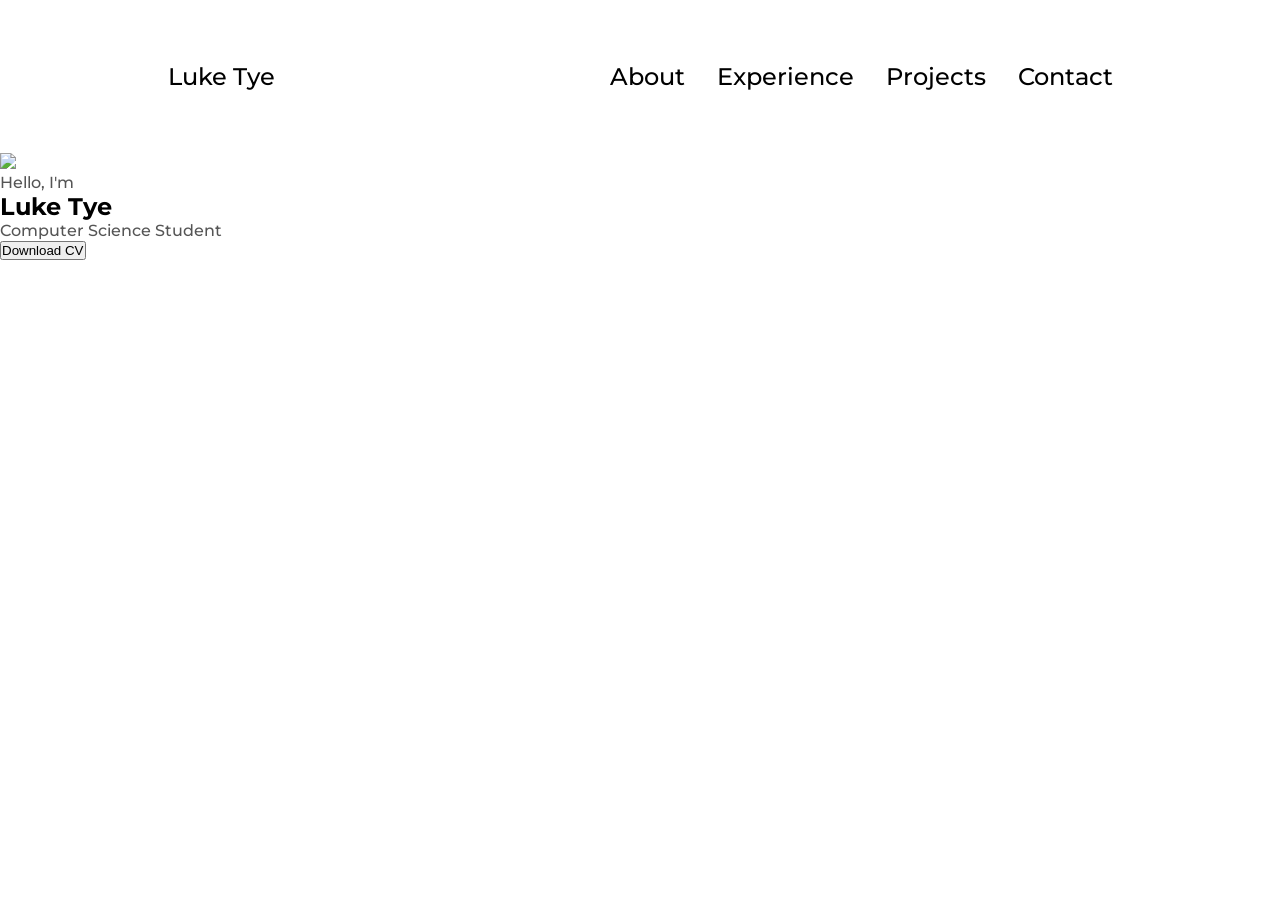
==== Portfolio.HTML @ bec08c47 "Updated text and corrected bugs" ====
<!DOCTYPE html>
<html lang="en">
<head>
  <link href="https://fonts.googleapis.com/css2?family=Montserrat:ital,wght@0,100..900;1,100..900&display=swap" rel="stylesheet">
  <style>
</style>
  <meta charset="UTF-8" />
  <meta name="viewport" content="width=device-width, initial-scale=1.0" />
  <title>Luke Tye Portfolio</title>
  <link rel="stylesheet" href="style.css"> <!--This is the reference for CSS-->
  <link rel="stylesheet" href="mediaqueries.css"> 
</head>
<body>
  <nav id = "desktop-nav"> <!--This is sectional code for the top nav-->
    <div class ="logo">Luke Tye</div>
    <div>
      <ul class = "nav-links">
      <li><a href="#about">About</a></li>
      <li><a href="#experience">Experience</a></li>
      <li><a href="#projects">Projects</a></li>
      <li><a href="#contact">Contact</a></li>
      </ul>
    </div>
  </nav>
  <nav id = "hamburger-nav">
    <div class ="logo">Luke Tye</div>
    <div class = "hamburger-menu ">
      <div class = "hamburger-icon" onclick = "toggleMenu()">
        <span></span>
        <span></span>
        <span></span>
      </div>
      <div class = "menu-links">
        <li><a href="#about" onclick = "toggleMenu()">About</a></li>
        <li><a href="#experience" onclick = "toggleMenu()">Experience</a></li>
        <li><a href="#projects" onclick = "toggleMenu()">Projects</a></li>
        <li><a href="#contact" onclick = "toggleMenu()">Contact</a></li>
      </div>
      </div>
  </nav>
  <section id = "profile">
    <div class = "section__pic - container">
        <img src = "assets/headshot.png">
    </div>
    <div class = "section__text">
      <p class = "section__text__p1">Hello, I'm </p>
      <h1 class = "title"> Luke Tye</h1>
      <p class = "section__text__p2"> Computer Science Student</p>
      <div class = "btn_container">
        <button class = "btn btn-color-2" onclick="window.open('assets/Luke Tye Resume - Lifeguard.pdf')"> Download CV

        </button>
      </div>
    </div>
  </section>
  <script src="script.js"></script>
</body>
</html>
---- style.css ----
/* General Styling Tips - 

        This website is intended to be clean and minimalistic, showing just the 
        basics of my qualifications, personal projects, and links to github, 
        linkedin and ways to contact. 

        */

        @import url('https://fonts.googleapis.com/css2?family=Montserrat:ital,wght@0,100..900;1,100..900&display=swap');
        #desktop-nav {
        display: flex;
        }

        #hamburger-nav {
        display: none;
        }

        * { 
            margin: 0;
            padding: 0;
        }
        body {
            font-family: "Montserrat", sans-serif;
            font-optical-sizing: auto;
            font-weight: 500;
            font-style: normal;
        }

        html { 
            scroll-behavior: smooth;
        }

        p { 
            color: rgb(85, 85, 85)
        }
        /* Transition */

        a, 
        .btn { 
            transition: all 300ms ease;
        }

        /* Desktop Nav */

        nav, .nav-links {
            display: flex;
        }

        nav {
            justify-content: space-around; /* Makes content change to match device */
            align-items: center;
            height: 17vh; /* Makes it content take 17% of full view height, 
            works in correlation w other functions */
        }
        .nav-links { 
            gap: 2rem;
            list-style: none;
            font-size: 1.5rem;
        }
        
        a { 
            color: black;
            text-decoration: none;
            text-decoration-color: white;
        }

        a:hover { 
            color: black;
            text-decoration: underline lightblue;
            text-underline-offset: 0.25rem;
        }
        
        .logo {
            font-size: x-large;
            color: black;
            align-items: left;
        }

        .logo:hover { 
            cursor: pointer;
        }

        /* Hamburger Menu Styling */
        #hamburger-nav { 
            display: none;
        }

        .hamburger-menu { 
            position: relative;
            display: inline-block
        }

        .hamburger-icon { 
            display: flex;
            flex-direction: column;
            justify-content: space-between;
            height: 24px;
            width: 30px;
            cursor: pointer;
        }

        .hamburger-icon span {
            width: 100%;
            height: 2px;
            background-color: black;
            transition: all 0.3 ease-in-out;
        }

        .menu-links { 
            position: absolute;
            top: 100%;
            right: 0%;
            background-color: white;
            width: fit-content;
            max-height: 0;
            overflow: hidden;
            transition: all 0.3 ease-in-out;
        }

        .menu-links a {
            display: block;
            padding: 10px;
            text-align: center;
            font-size: 1.5rem;
            color: black;
            text-decoration: none;
            transition: all 0.3 ease-in-out;
        }

        .menu-links li { 
            list-style : none;
        }

        .menu-links.open { 
            max-height: 300px;
        }

        .hamburger-icon.open  span:first-child{
        transform: rotate(45deg) translate(10px, 5px);
        }

        .hamburger-icon.open  span:nth-child(2){
        opacity: 0;
        }

        .hamburger-icon.open  span:last-child{
        transform: rotate(-45deg) translate(10px, -5px);
        }

        .hamburger-icon span:first-child { 
            transform: none;
        }
        .hamburger-icon span:first-child { 
            opacity: 1;
        }
        .hamburger-icon span:first-child { 
            transform: none;
        }

        /* SECTION STYLING */
---- mediaqueries.css ----
/* Show desktop nav by default */
#desktop-nav {
  display: flex;
}

#hamburger-nav {
  display: none;
}

/* At widths 1200px and below, switch nav visibility */
@media screen and (max-width: 1200px) {
  #desktop-nav {
    display: none;
  }

  #hamburger-nav {
    display: flex;
    flex-direction: row;
    justify-content: space-between;
    align-items: center;
    padding: 3rem;

  }
}
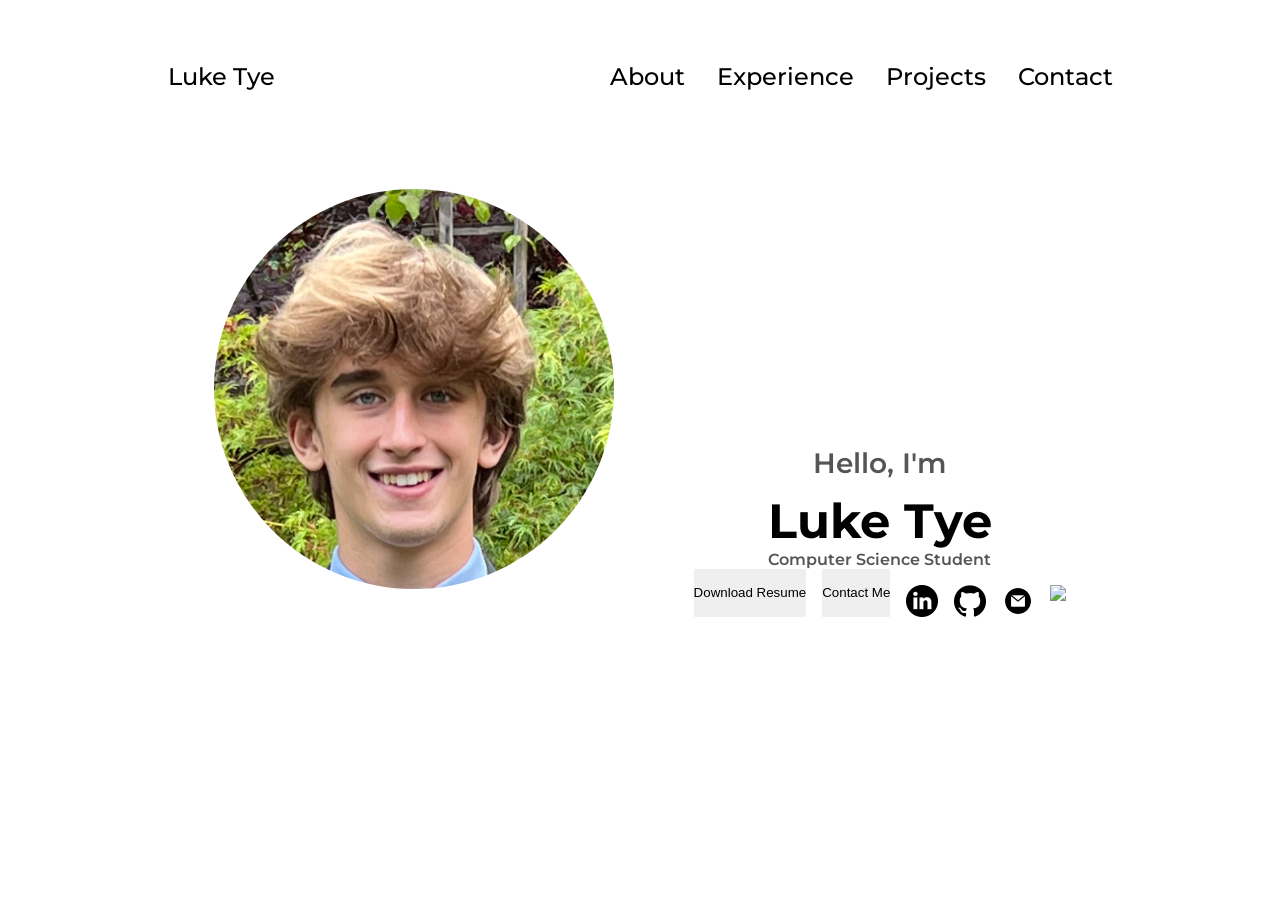
==== commit 113597fd: "Added website logos and button visual changes" ====
--- a/Portfolio.HTML
+++ b/Portfolio.HTML
@@ -39,7 +39,7 @@
       </div>
   </nav>
   <section id = "profile">
-    <div class = "section__pic - container">
+    <div class = "section__pic-container">
         <img src = "assets/headshot.png">
     </div>
     <div class = "section__text">
@@ -47,9 +47,18 @@
       <h1 class = "title"> Luke Tye</h1>
       <p class = "section__text__p2"> Computer Science Student</p>
       <div class = "btn_container">
-        <button class = "btn btn-color-2" onclick="window.open('assets/Luke Tye Resume - Lifeguard.pdf')"> Download CV
+        <button class = "btn-color-2" onclick="window.open('assets/Luke Tye Resume - Lifeguard.pdf')"> Download Resume
 
         </button>
+      <div class = "btn_container">
+        <button class = "btn-color-1" onclick= "location.href= '#contact'"> Contact Me
+        </button>
+      </div>
+      <div class="socials_container">
+        <img src="assets/linkedin.png" class="icon" onclick="location.href='https:linkedin.com/in/luke-tye-127570257'">
+        <img src="assets/github.png" class="icon" onclick="location.href='https:/github.com/Lukewtye'">
+        <img src="assets/email.png" class="icon" onclick="location.href='mailto:luke.w.tye@gmail.com'">
+        <img src="assets/ig-logo.png" class="icon" onclick="location.href='https:/www.instagram.com/lukewtye/'">
       </div>
     </div>
   </section>
--- a/style.css
+++ b/style.css
@@ -159,5 +159,90 @@
 
         /* SECTION STYLING */
 
+        section { 
+            padding-top: 4vh;
+            height: 120vh;
+            margin: 0 10rem;
+            box-sizing: border-box;
+            min-height: fit-content;
+        }
         
-
+        .section-container { 
+            display: flex;
+        }
+
+        /* PROFILE STYLING */
+
+        #profile { 
+            display: flex;
+            justify-content: center;
+            gap: 5rem;
+            height: 80vh;
+        }
+
+        .section__pic-container img{ 
+            display: flex;
+            height: 400px;
+            width: 400px;
+            margin: auto 0;
+            border-radius: 50%;
+            object-fit: cover;
+        }
+        .section__text { 
+            align-self: center;
+            text-align: center;
+        }
+        .section__text { 
+            font-weight: 600;
+        }
+        .section__text__p1 { 
+            text-align: center;
+        }
+        .section__text__p1 { 
+            font-size: 1.75rem;
+            margin-bottom: 0.75rem;
+        }
+
+        .title { 
+            font-size: 3rem;
+            text-align: center;
+        }
+
+        .socials_container { 
+            display: flex;
+            justify-content: center;
+            margin-top: 1rem;
+            gap: 1rem;
+        }
+
+        /* ICONS */
+
+        .icon {
+            cursor: pointer;
+            height: 2rem;
+        }
+
+        /* BUTTON STYLING */
+
+        .btn_container { 
+            display: flex;
+            justify-content: center;
+            gap: 1rem;
+        }
+
+        .btn { 
+            font-weight: 600;
+            transition: 300ms ease;
+            padding: 1rem;
+            width: 8rem;
+            border-radius: 1.5rem;
+        }
+
+        .btn-color-1, .btn-color-2 { 
+            border: grey 0.1rem;
+        }
+        .btn-color-1:hover, .btn-color-2:hover { 
+            border: lightblue 0.3rem;
+        }
+
+
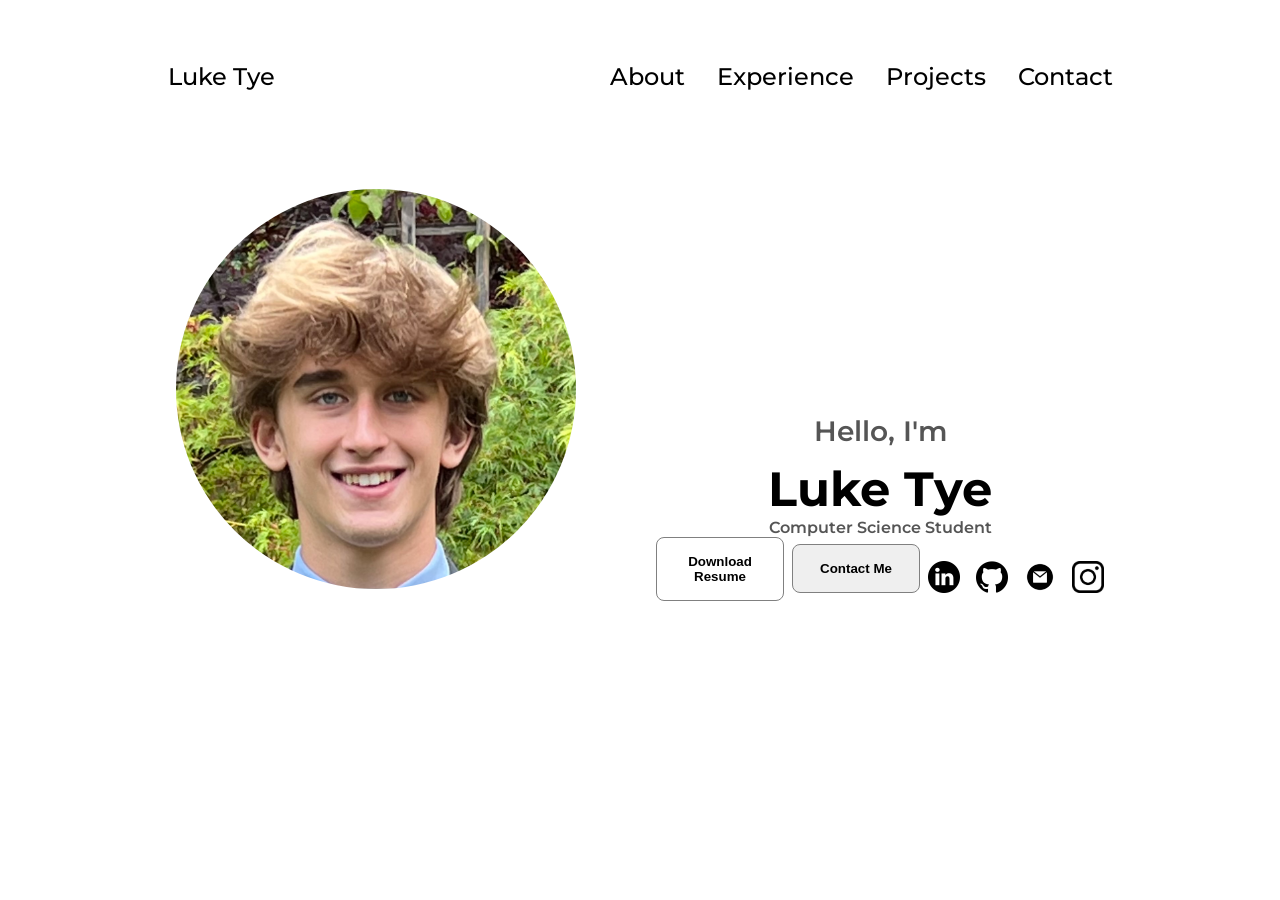
==== commit 69607d1d: "messed around with the buttons, needs more work.  Need to align buttosn with socials and each other" ====
--- a/Portfolio.HTML
+++ b/Portfolio.HTML
@@ -46,19 +46,21 @@
       <p class = "section__text__p1">Hello, I'm </p>
       <h1 class = "title"> Luke Tye</h1>
       <p class = "section__text__p2"> Computer Science Student</p>
-      <div class = "btn_container">
-        <button class = "btn-color-2" onclick="window.open('assets/Luke Tye Resume - Lifeguard.pdf')"> Download Resume
-
-        </button>
-      <div class = "btn_container">
-        <button class = "btn-color-1" onclick= "location.href= '#contact'"> Contact Me
-        </button>
-      </div>
-      <div class="socials_container">
-        <img src="assets/linkedin.png" class="icon" onclick="location.href='https:linkedin.com/in/luke-tye-127570257'">
-        <img src="assets/github.png" class="icon" onclick="location.href='https:/github.com/Lukewtye'">
-        <img src="assets/email.png" class="icon" onclick="location.href='mailto:luke.w.tye@gmail.com'">
-        <img src="assets/ig-logo.png" class="icon" onclick="location.href='https:/www.instagram.com/lukewtye/'">
+      <div class="section__actions"> <!-- Combines the buttons and social container for common alignment-->
+        <div class = "btn_container">
+          <button class = "btn btn-color-2" onclick="window.open('assets/Luke Tye Resume - Lifeguard.pdf')"> Download Resume
+          </button>
+        </div>
+        <div class = "btn_container">
+          <button class = "btn btn-color-1" onclick= "location.href= '#contact'"> Contact Me
+          </button>
+        </div>
+        <div class="socials_container">
+          <img src="assets/linkedin.png" class="icon" onclick="location.href='https:linkedin.com/in/luke-tye-127570257'">
+          <img src="assets/github.png" class="icon" onclick="location.href='https:/github.com/Lukewtye'">
+          <img src="assets/email.png" class="icon" onclick="location.href='mailto:luke.w.tye@gmail.com'">
+          <img src="assets/ig-logo.png" class="icon" onclick="location.href='https:/www.instagram.com/lukewtye/'">
+        </div>
       </div>
     </div>
   </section>
--- a/style.css
+++ b/style.css
@@ -191,6 +191,7 @@
         .section__text { 
             align-self: center;
             text-align: center;
+            margin-bottom: 3rem;
         }
         .section__text { 
             font-weight: 600;
@@ -228,21 +229,51 @@
             display: flex;
             justify-content: center;
             gap: 1rem;
+            
         }
 
         .btn { 
             font-weight: 600;
-            transition: 300ms ease;
+            transition: all 300ms ease;
             padding: 1rem;
             width: 8rem;
-            border-radius: 1.5rem;
+            border-radius: 8px;
+
         }
 
         .btn-color-1, .btn-color-2 { 
-            border: grey 0.1rem;
+            border: grey 0.1rem solid;
         }
         .btn-color-1:hover, .btn-color-2:hover { 
-            border: lightblue 0.3rem;
-        }
-
-
+            cursor: pointer;
+        }
+
+        .btn-color-1:hover, .btn-color-2:hover { 
+            background: rgb(53, 53, 53);
+            color: white
+        }
+
+        .btn-color-1:hover { 
+            background: rgb(0, 0, 0);
+        }
+
+        .btn-color-2 { 
+            background: none;
+        }
+
+        .btn-color-2:hover { 
+            border: rgb(white, white, white);
+        }
+
+        .btn_container { 
+            gap: 1rem;
+        }
+
+        /* New container for buttons and socials */
+        .section__actions {
+            display: flex;
+            flex-direction: row;
+            justify-content: center;
+            align-items: center;
+            gap: 0.5rem;
+        }
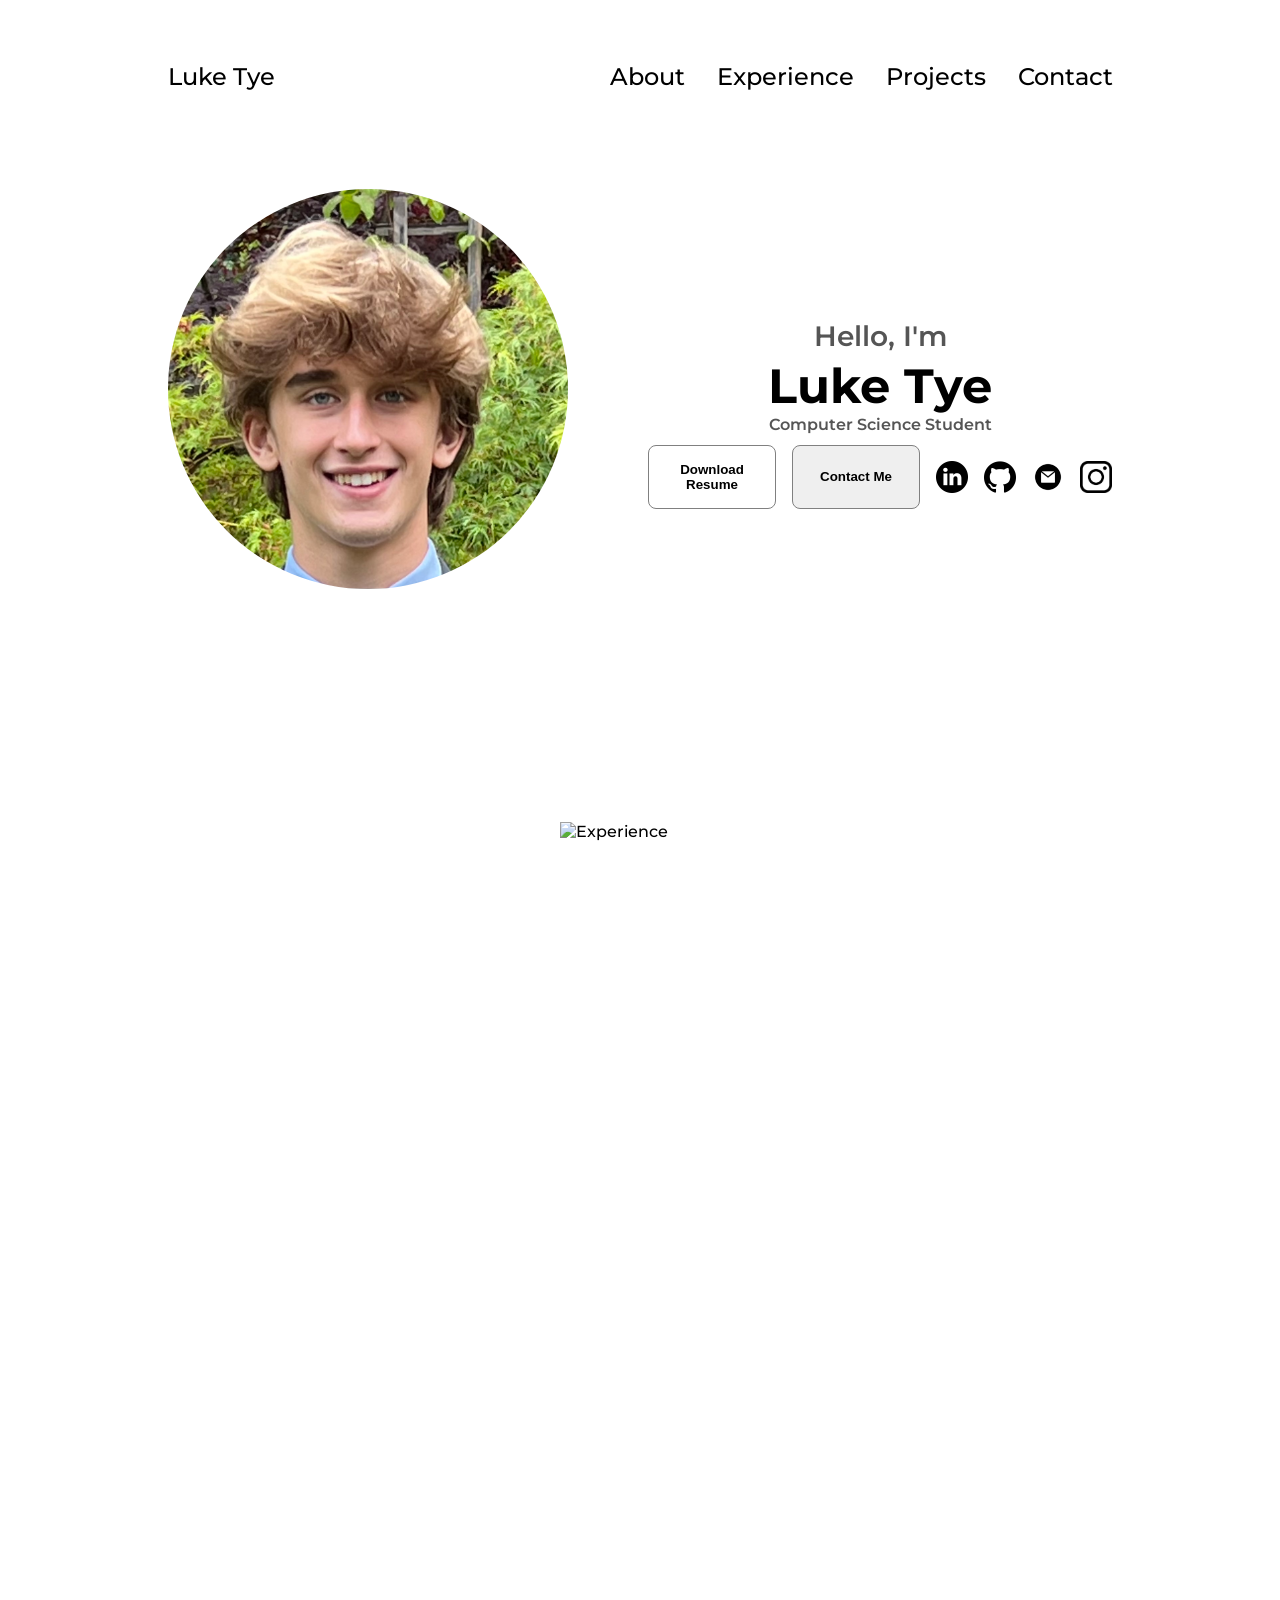
==== commit 352e0338: "fixed button centering and started work on about" ====
--- a/Portfolio.HTML
+++ b/Portfolio.HTML
@@ -47,13 +47,9 @@
       <h1 class = "title"> Luke Tye</h1>
       <p class = "section__text__p2"> Computer Science Student</p>
       <div class="section__actions"> <!-- Combines the buttons and social container for common alignment-->
-        <div class = "btn_container">
-          <button class = "btn btn-color-2" onclick="window.open('assets/Luke Tye Resume - Lifeguard.pdf')"> Download Resume
-          </button>
-        </div>
-        <div class = "btn_container">
-          <button class = "btn btn-color-1" onclick= "location.href= '#contact'"> Contact Me
-          </button>
+        <div class="btn_container"> <!-- Has both buttons contained within-->
+          <button class="btn btn-color-2" onclick="window.open('assets/Luke Tye Resume - Lifeguard.pdf')">Download Resume</button>
+          <button class="btn btn-color-1" onclick="location.href='#contact'">Contact Me</button>
         </div>
         <div class="socials_container">
           <img src="assets/linkedin.png" class="icon" onclick="location.href='https:linkedin.com/in/luke-tye-127570257'">
@@ -64,6 +60,23 @@
       </div>
     </div>
   </section>
+
+  <section id = "about">
+<p class = "section__text__p1" Get to Know More> </p> 
+<h1 class = "title" About Me> </h1>
+<div class = "section-container">
+  <div class = "section__pic-container">
+    <img src="ABOUT (TBD)" alt="pfp" class = "about_pic">
+  </div>
+  <div class = "about-details-container">
+    <div class = "about-containers">
+      <div class = "details-container">
+        <img src="/assets/vectored_experience.png" alt="Experience" class = "icon">
+      </div>
+    </div>
+  </div>
+</div>
+  </section>
   <script src="script.js"></script>
 </body>
 </html>
--- a/style.css
+++ b/style.css
@@ -177,7 +177,7 @@
             display: flex;
             justify-content: center;
             gap: 5rem;
-            height: 80vh;
+            height: 70vh;
         }
 
         .section__pic-container img{ 
@@ -188,20 +188,24 @@
             border-radius: 50%;
             object-fit: cover;
         }
+
         .section__text { 
             align-self: center;
             text-align: center;
-            margin-bottom: 3rem;
-        }
+            margin-bottom: 10rem;
+            margin-top: 1rem;
+        }
+
         .section__text { 
             font-weight: 600;
         }
+
         .section__text__p1 { 
             text-align: center;
         }
         .section__text__p1 { 
             font-size: 1.75rem;
-            margin-bottom: 0.75rem;
+            margin-bottom: 0.2rem;
         }
 
         .title { 
@@ -212,8 +216,12 @@
         .socials_container { 
             display: flex;
             justify-content: center;
-            margin-top: 1rem;
-            gap: 1rem;
+            margin-top: 0.1rem;
+            gap: 1rem;
+        }
+
+        .section__text__p2 { 
+            margin-bottom: 0.7rem;
         }
 
         /* ICONS */
@@ -221,6 +229,7 @@
         .icon {
             cursor: pointer;
             height: 2rem;
+            justify-content: cet;
         }
 
         /* BUTTON STYLING */
@@ -275,5 +284,6 @@
             flex-direction: row;
             justify-content: center;
             align-items: center;
-            gap: 0.5rem;
-        }
+            gap: 1rem;
+        }
+        
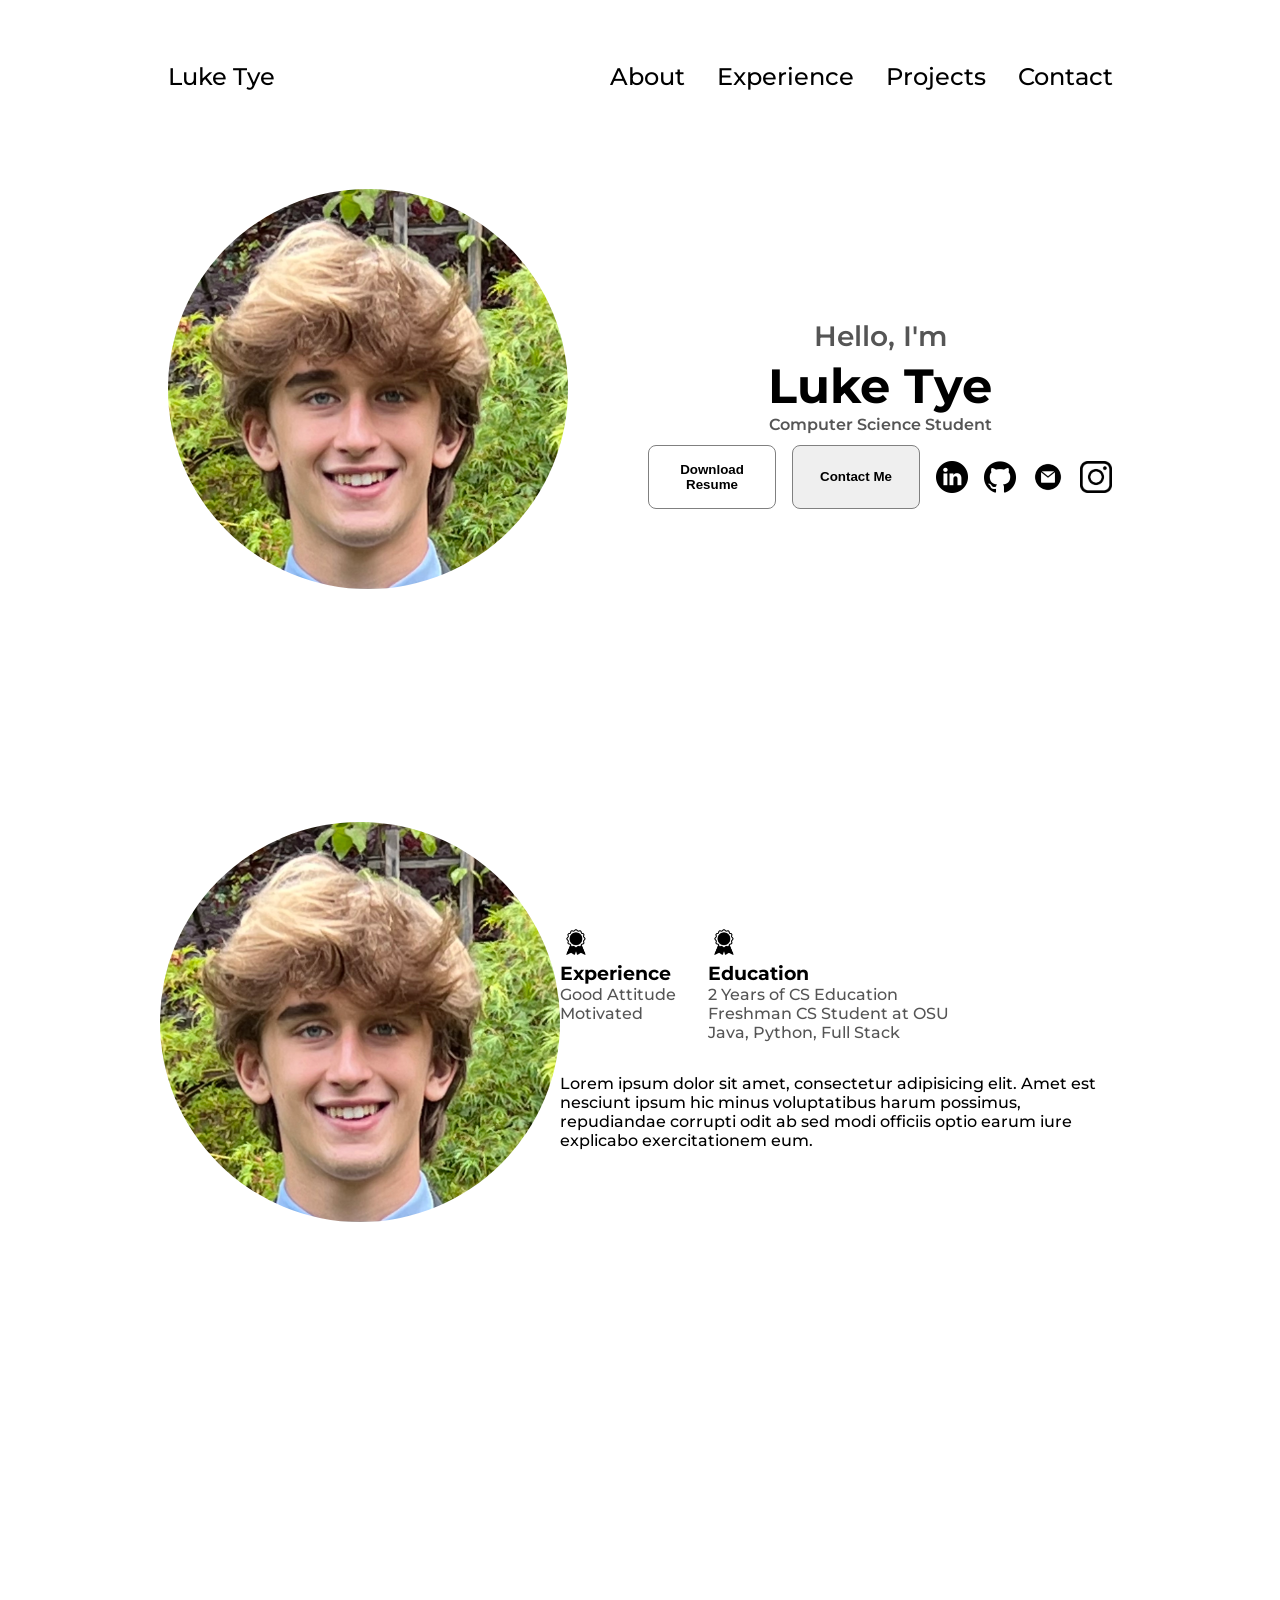
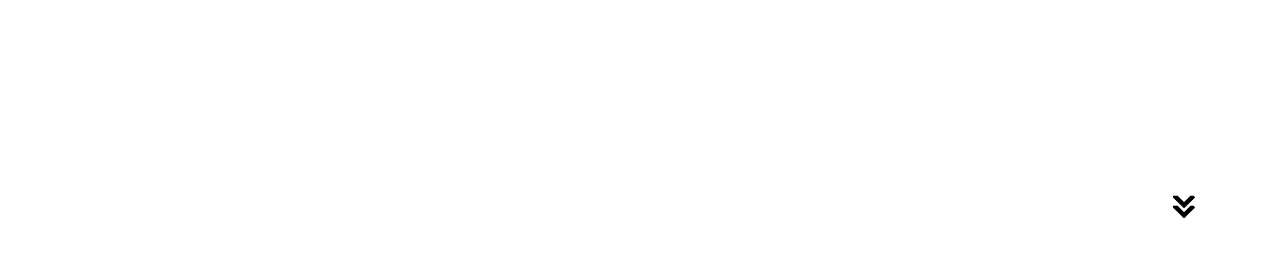
==== commit 2543221f: "started the about page, need to fix scaling for arrows and pretty up" ====
--- a/Portfolio.HTML
+++ b/Portfolio.HTML
@@ -66,16 +66,29 @@
 <h1 class = "title" About Me> </h1>
 <div class = "section-container">
   <div class = "section__pic-container">
-    <img src="ABOUT (TBD)" alt="pfp" class = "about_pic">
+    <img src="/assets/headshot.png" alt="pfp" class = "about_pic">
   </div>
   <div class = "about-details-container">
     <div class = "about-containers">
       <div class = "details-container">
         <img src="/assets/vectored_experience.png" alt="Experience" class = "icon">
+        <h3> Experience</h3>
+        <p>Good Attitude <br> Motivated</p>
+      </div>
+      <div class = "details-container">
+        <img src="/assets/vectored_experience.png" alt="Experience" class = "icon">
+        <h3> Education</h3>
+        <p>2 Years of CS Education <br>Freshman CS Student at OSU <br>Java, Python, Full Stack</p>
       </div>
     </div>
+    <div class = "text-container"> Lorem ipsum dolor sit amet, consectetur adipisicing elit. Amet est nesciunt ipsum hic minus voluptatibus harum possimus, repudiandae corrupti odit ab sed modi officiis optio earum iure explicabo exercitationem eum. </div>
   </div>
 </div>
+<img 
+  src="/assets/arrow.png" 
+  alt="Arrow icon" 
+  class = "icon arrow" 
+  onclick="location.href='./#experience'"/> 
   </section>
   <script src="script.js"></script>
 </body>
--- a/style.css
+++ b/style.css
@@ -286,4 +286,36 @@
             align-items: center;
             gap: 1rem;
         }
-        +
+        /* About Section Styling */
+        #about { 
+            position: relative;
+
+        }
+        
+        .about-containers { 
+            gap: 2rem;
+            margin-bottom: 2rem;
+            margin-top: 2rem;
+        }
+
+        .about-details-container { 
+            justify-content: center;
+            flex-direction: column;
+        }
+
+        .about-containers,
+        .about-details-container { 
+            display: flex;
+        }
+        
+        .about-pic { 
+            border-radius: 2rem;
+        }
+
+        .arrow { 
+            position: absolute;
+            right: -5rem;
+            bottom: 2.5rem;
+            scale: 0.1px;
+        }
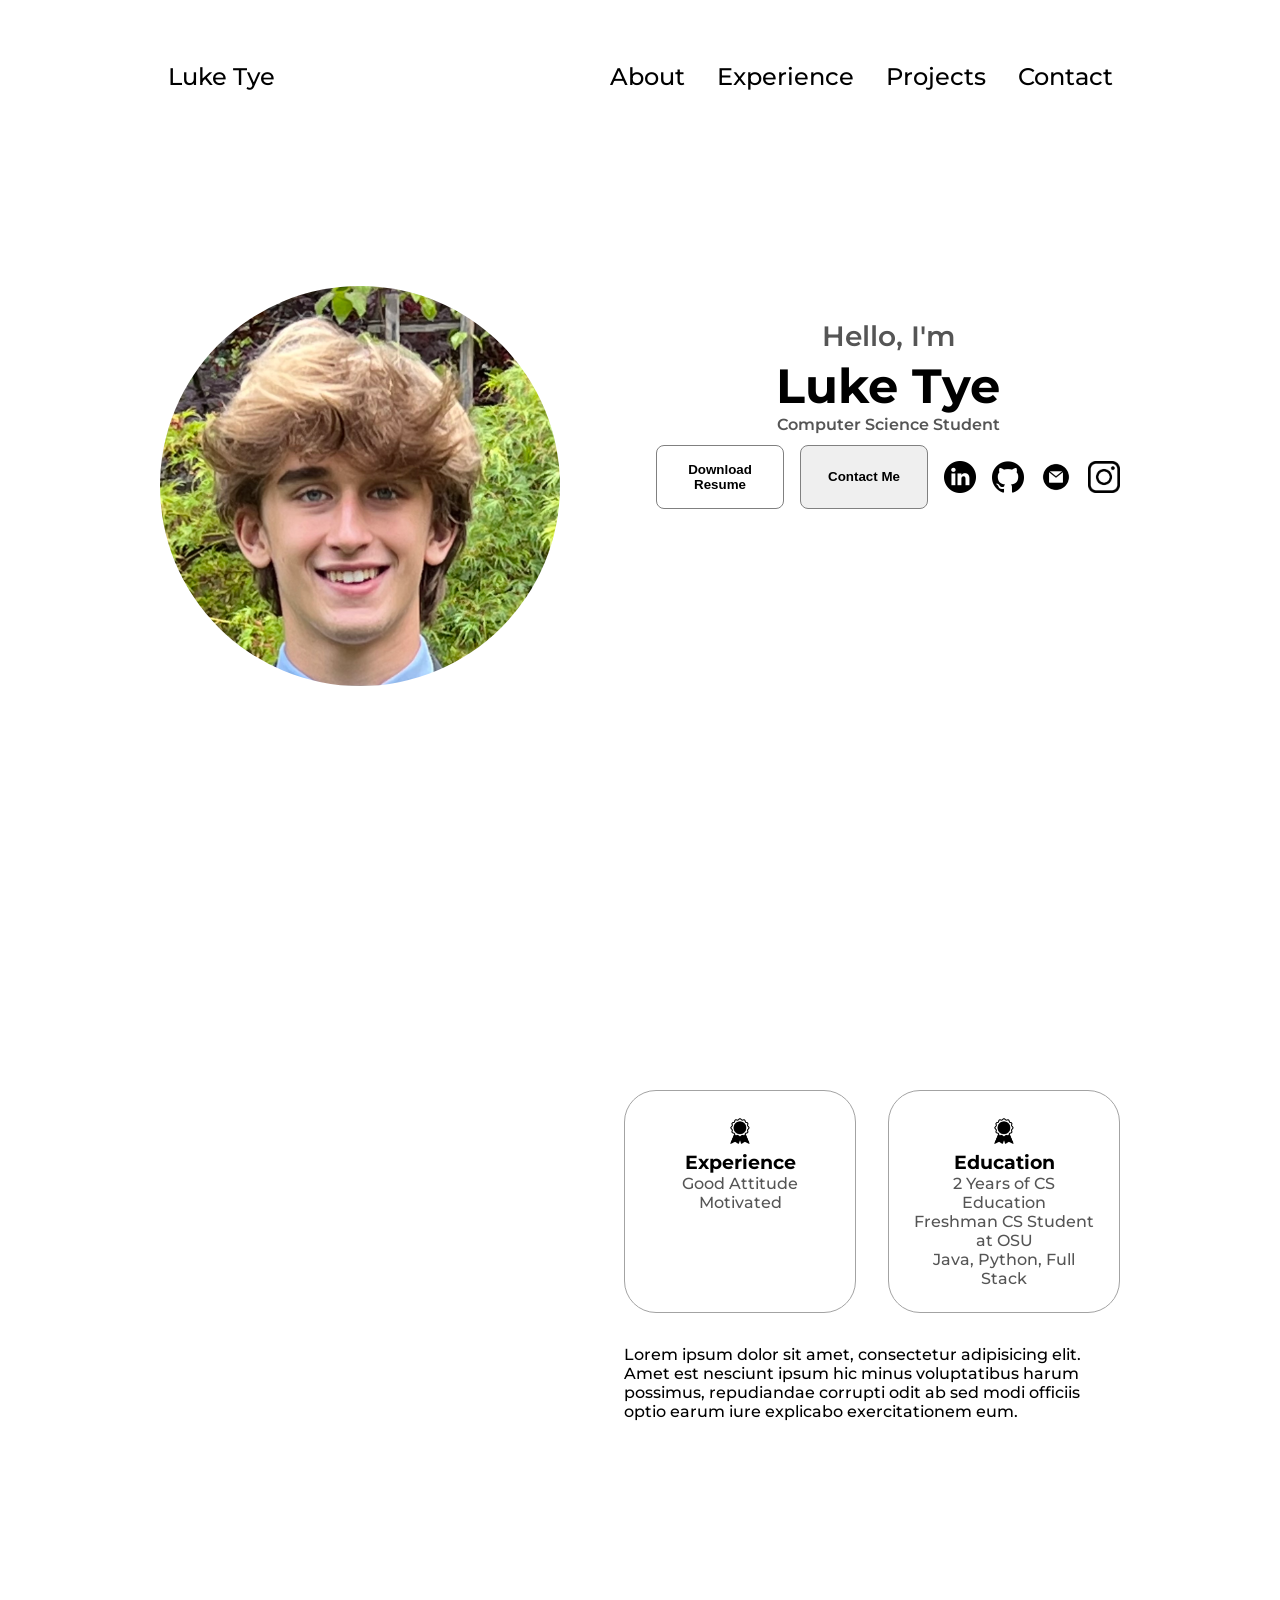
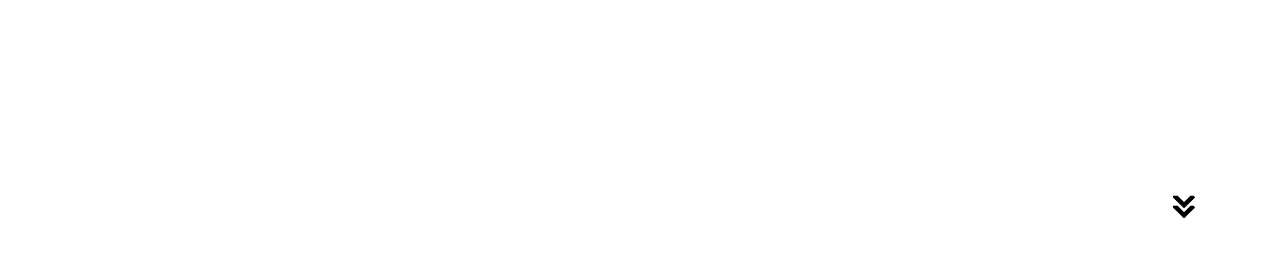
==== commit e732db4e: "formatted about page" ====
--- a/Portfolio.HTML
+++ b/Portfolio.HTML
@@ -66,7 +66,7 @@
 <h1 class = "title" About Me> </h1>
 <div class = "section-container">
   <div class = "section__pic-container">
-    <img src="/assets/headshot.png" alt="pfp" class = "about_pic">
+    <img src="/assets/beaver-vectored.png" alt="beaver" class = "about_pic">
   </div>
   <div class = "about-details-container">
     <div class = "about-containers">
--- a/style.css
+++ b/style.css
@@ -319,3 +319,23 @@
             bottom: 2.5rem;
             scale: 0.1px;
         }
+        .details-container { 
+            padding: 1.5rem;
+            flex: 1;
+            background: white;
+            border-radius: 2rem;
+            border: rgb(53, 53, 53) 0.1rem solid;
+            border-color: rgb(163, 163, 163);
+            text-align: center;
+        }
+    .section-container { 
+        gap: 4rem;
+        height: 80%;
+
+    }
+
+    .section__pic-container { 
+        height: 400px;
+        width: 500px;
+        margin: auto 0;
+    }
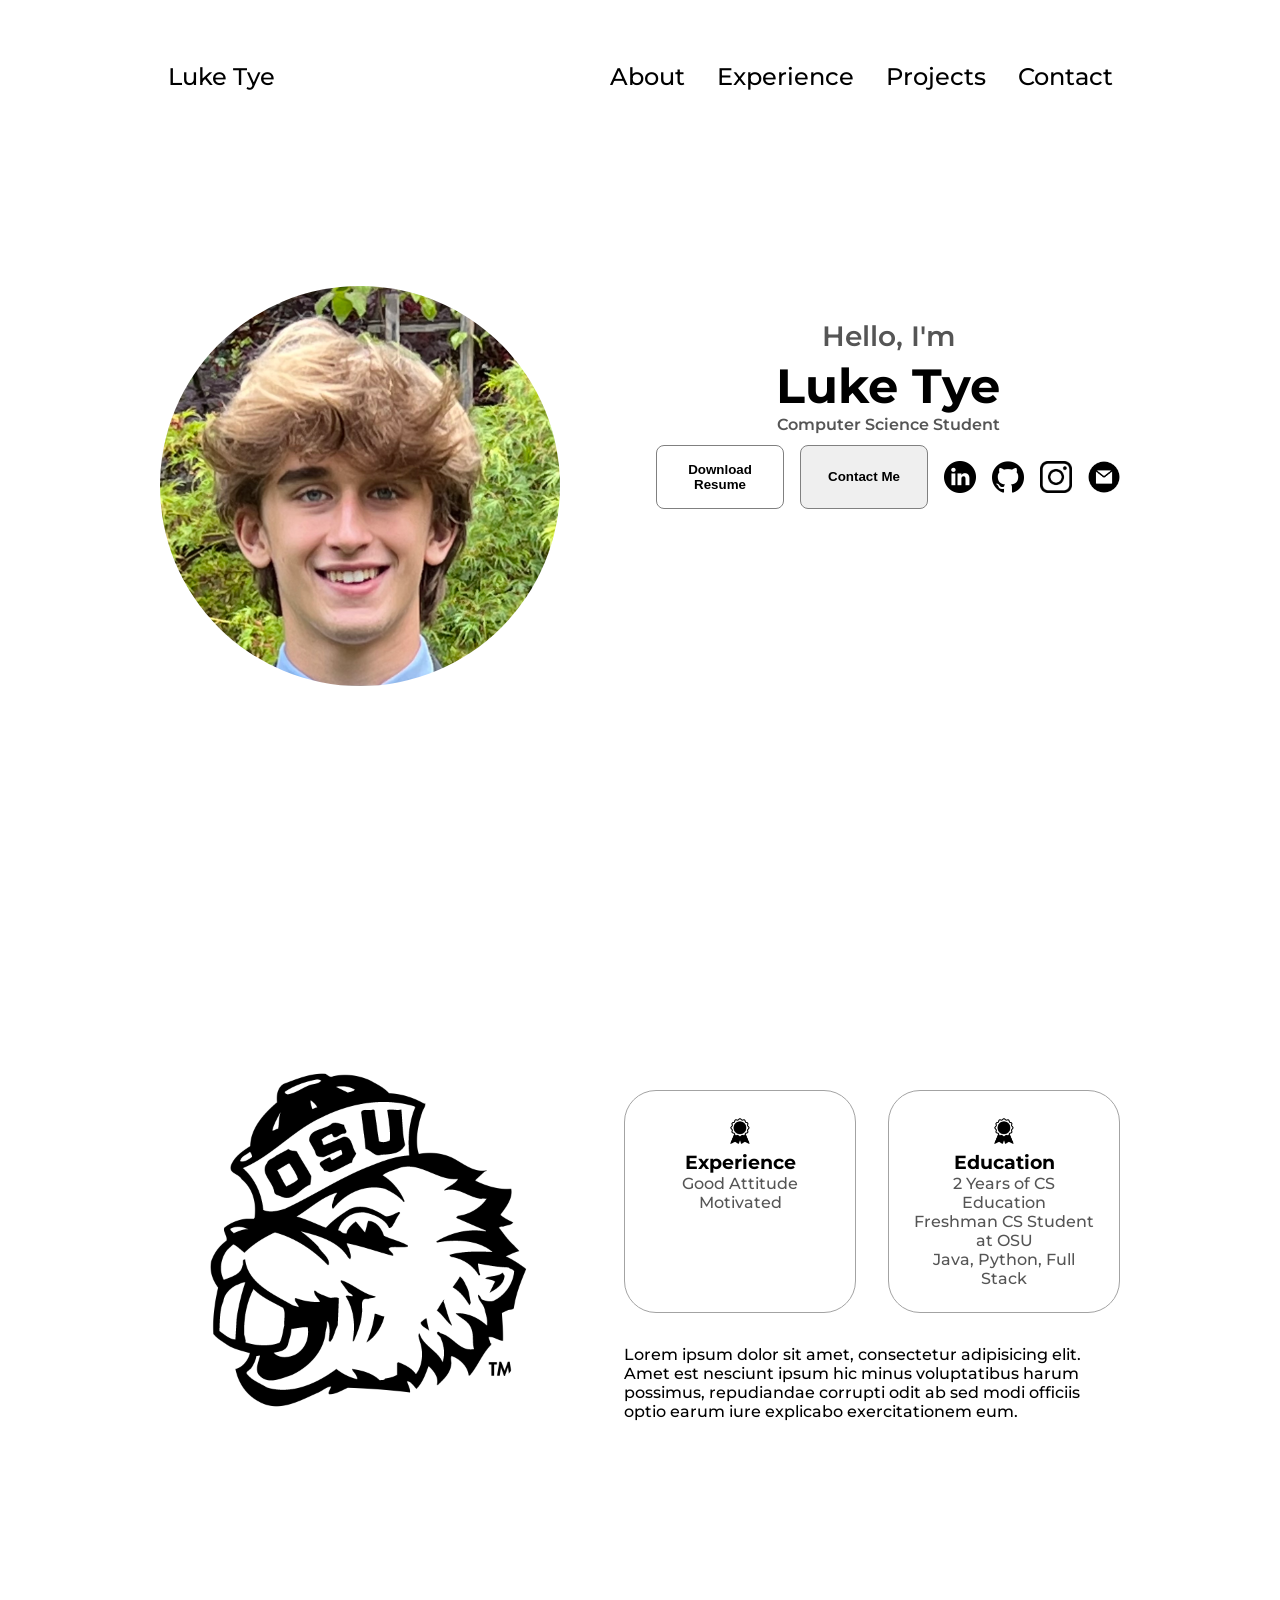
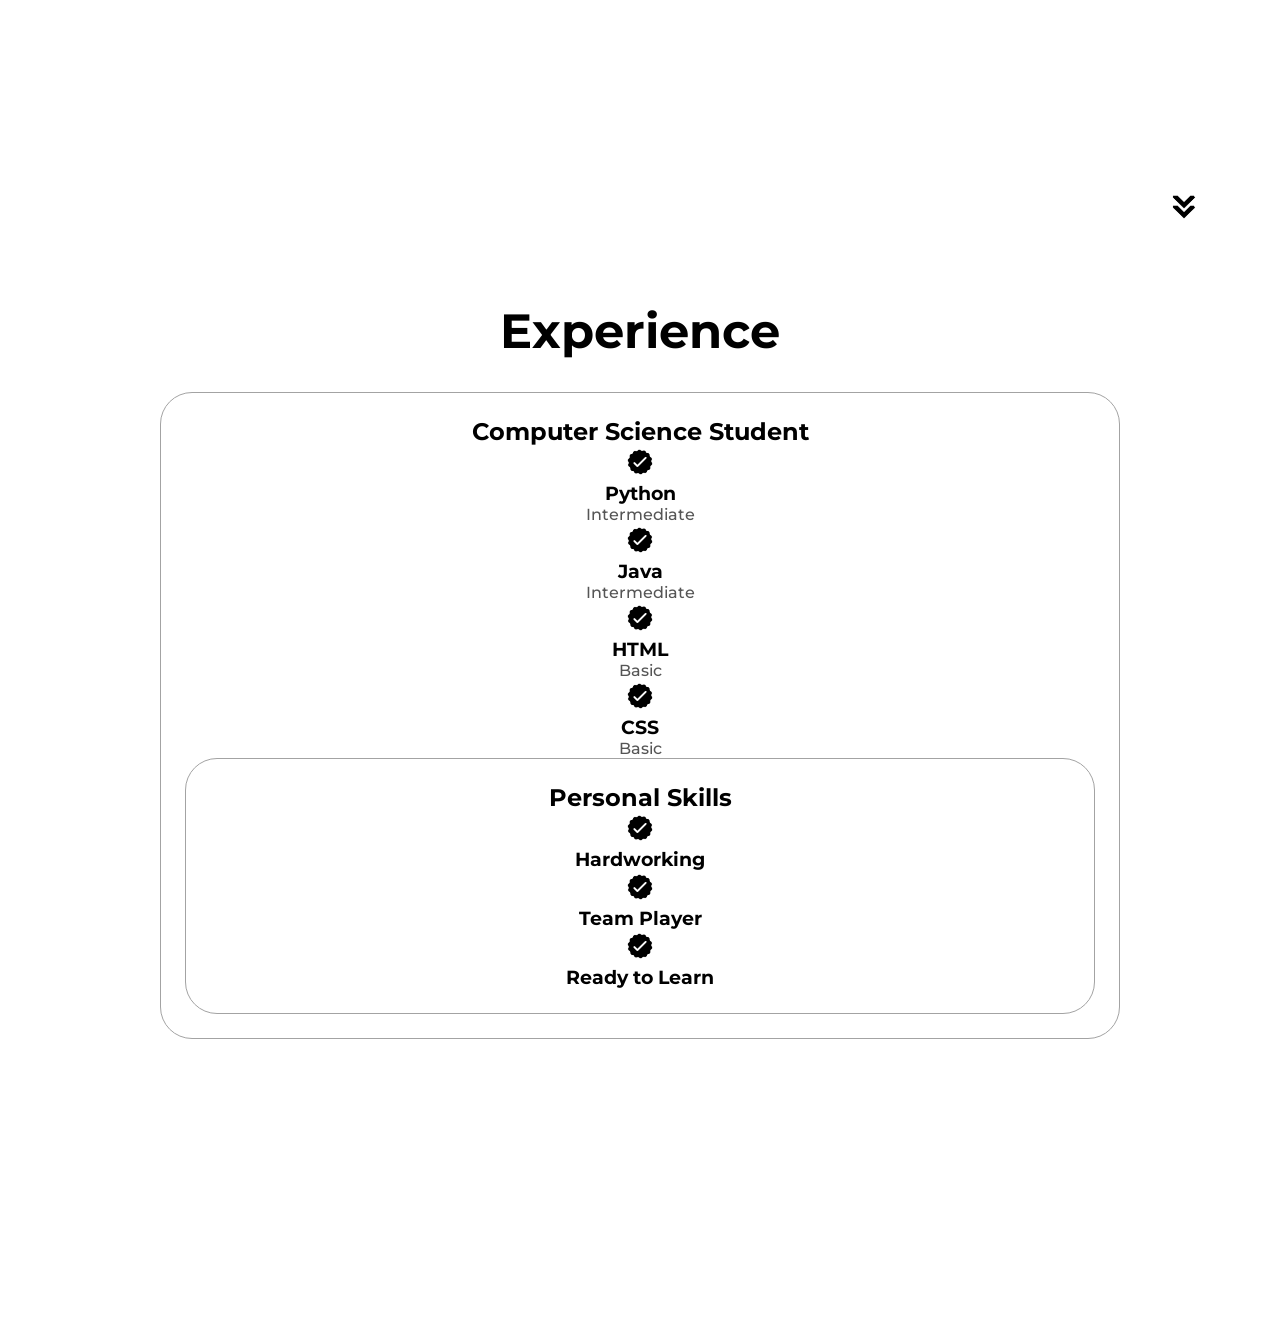
==== commit 550b9874: "Bug fixes and improvements to styling and icons." ====
--- a/Portfolio.HTML
+++ b/Portfolio.HTML
@@ -54,13 +54,12 @@
         <div class="socials_container">
           <img src="assets/linkedin.png" class="icon" onclick="location.href='https:linkedin.com/in/luke-tye-127570257'">
           <img src="assets/github.png" class="icon" onclick="location.href='https:/github.com/Lukewtye'">
+          <img src="assets/ig-logo.png" class="icon" onclick="location.href='https:/www.instagram.com/lukewtye/'">
           <img src="assets/email.png" class="icon" onclick="location.href='mailto:luke.w.tye@gmail.com'">
-          <img src="assets/ig-logo.png" class="icon" onclick="location.href='https:/www.instagram.com/lukewtye/'">
         </div>
       </div>
     </div>
   </section>
-
   <section id = "about">
 <p class = "section__text__p1" Get to Know More> </p> 
 <h1 class = "title" About Me> </h1>
@@ -79,6 +78,7 @@
         <img src="/assets/vectored_experience.png" alt="Experience" class = "icon">
         <h3> Education</h3>
         <p>2 Years of CS Education <br>Freshman CS Student at OSU <br>Java, Python, Full Stack</p>
+        <!--<h2 class = "experience-sub-title">Computer Science Student</h2>-->
       </div>
     </div>
     <div class = "text-container"> Lorem ipsum dolor sit amet, consectetur adipisicing elit. Amet est nesciunt ipsum hic minus voluptatibus harum possimus, repudiandae corrupti odit ab sed modi officiis optio earum iure explicabo exercitationem eum. </div>
@@ -90,6 +90,69 @@
   class = "icon arrow" 
   onclick="location.href='./#experience'"/> 
   </section>
+  <section id = "experience">
+    <p class = " section__text__p1"></p>
+    <h1 class = "title">Experience</h1>
+    <div class = "experience details container">
+      <div class = "about-containers">
+        <div class= "details-container">
+          <h2 class = "experience-sub-title">Computer Science Student</h2>
+          <div class = "article container">
+          <article>
+            <img src="assets/checkmark.png" alt="checkmark image" class = "icon">
+            <div>
+              <h3>Python</h3>
+              <p>Intermediate</p>
+            </div>
+          </article>
+          <article>
+            <img src="assets/checkmark.png" alt="checkmark image" class = "icon">
+            <div>
+              <h3>Java</h3>
+              <p>Intermediate</p>
+            </div>
+          </article>
+          <article>
+            <img src="assets/checkmark.png" alt="checkmark image" class = "icon">
+            <div>
+              <h3>HTML</h3>
+              <p>Basic</p>
+            </div>
+          </article>
+          <article>
+            <img src="assets/checkmark.png" alt="checkmark image" class = "icon">
+            <div>
+              <h3>CSS</h3>
+              <p>Basic</p>
+            </div>
+          </article>
+        </div>
+        <div class="details-container">
+            <h2 class="experience-sub-title">Personal Skills</h2>
+            <div class="article-container">
+              <article>
+                <img src="assets/checkmark.png" alt="checkmark image" class="icon">
+                <div>
+                  <h3>Hardworking</h3>
+                </div>
+              </article>
+              <article>
+                <img src="assets/checkmark.png" alt="checkmark image" class="icon">
+                <div>
+                  <h3>Team Player</h3>
+                </div>
+              </article>
+              <article>
+                <img src="assets/checkmark.png" alt="checkmark image" class="icon">
+                <div>
+                  <h3>Ready to Learn</h3>
+                </div>
+              </article>
+          </section> 
+        </div>
+      </div> 
+    </div>
+
   <script src="script.js"></script>
 </body>
 </html>
--- a/style.css
+++ b/style.css
@@ -214,11 +214,13 @@
         }
 
         .socials_container { 
+            
             display: flex;
             justify-content: center;
             margin-top: 0.1rem;
             gap: 1rem;
         }
+
 
         .section__text__p2 { 
             margin-bottom: 0.7rem;
@@ -230,6 +232,10 @@
             cursor: pointer;
             height: 2rem;
             justify-content: cet;
+        }
+        
+        .socials_container img[src="assets/email.png"] {
+            transform: scale(1.2);
         }
 
         /* BUTTON STYLING */
@@ -290,7 +296,6 @@
         /* About Section Styling */
         #about { 
             position: relative;
-
         }
         
         .about-containers { 
